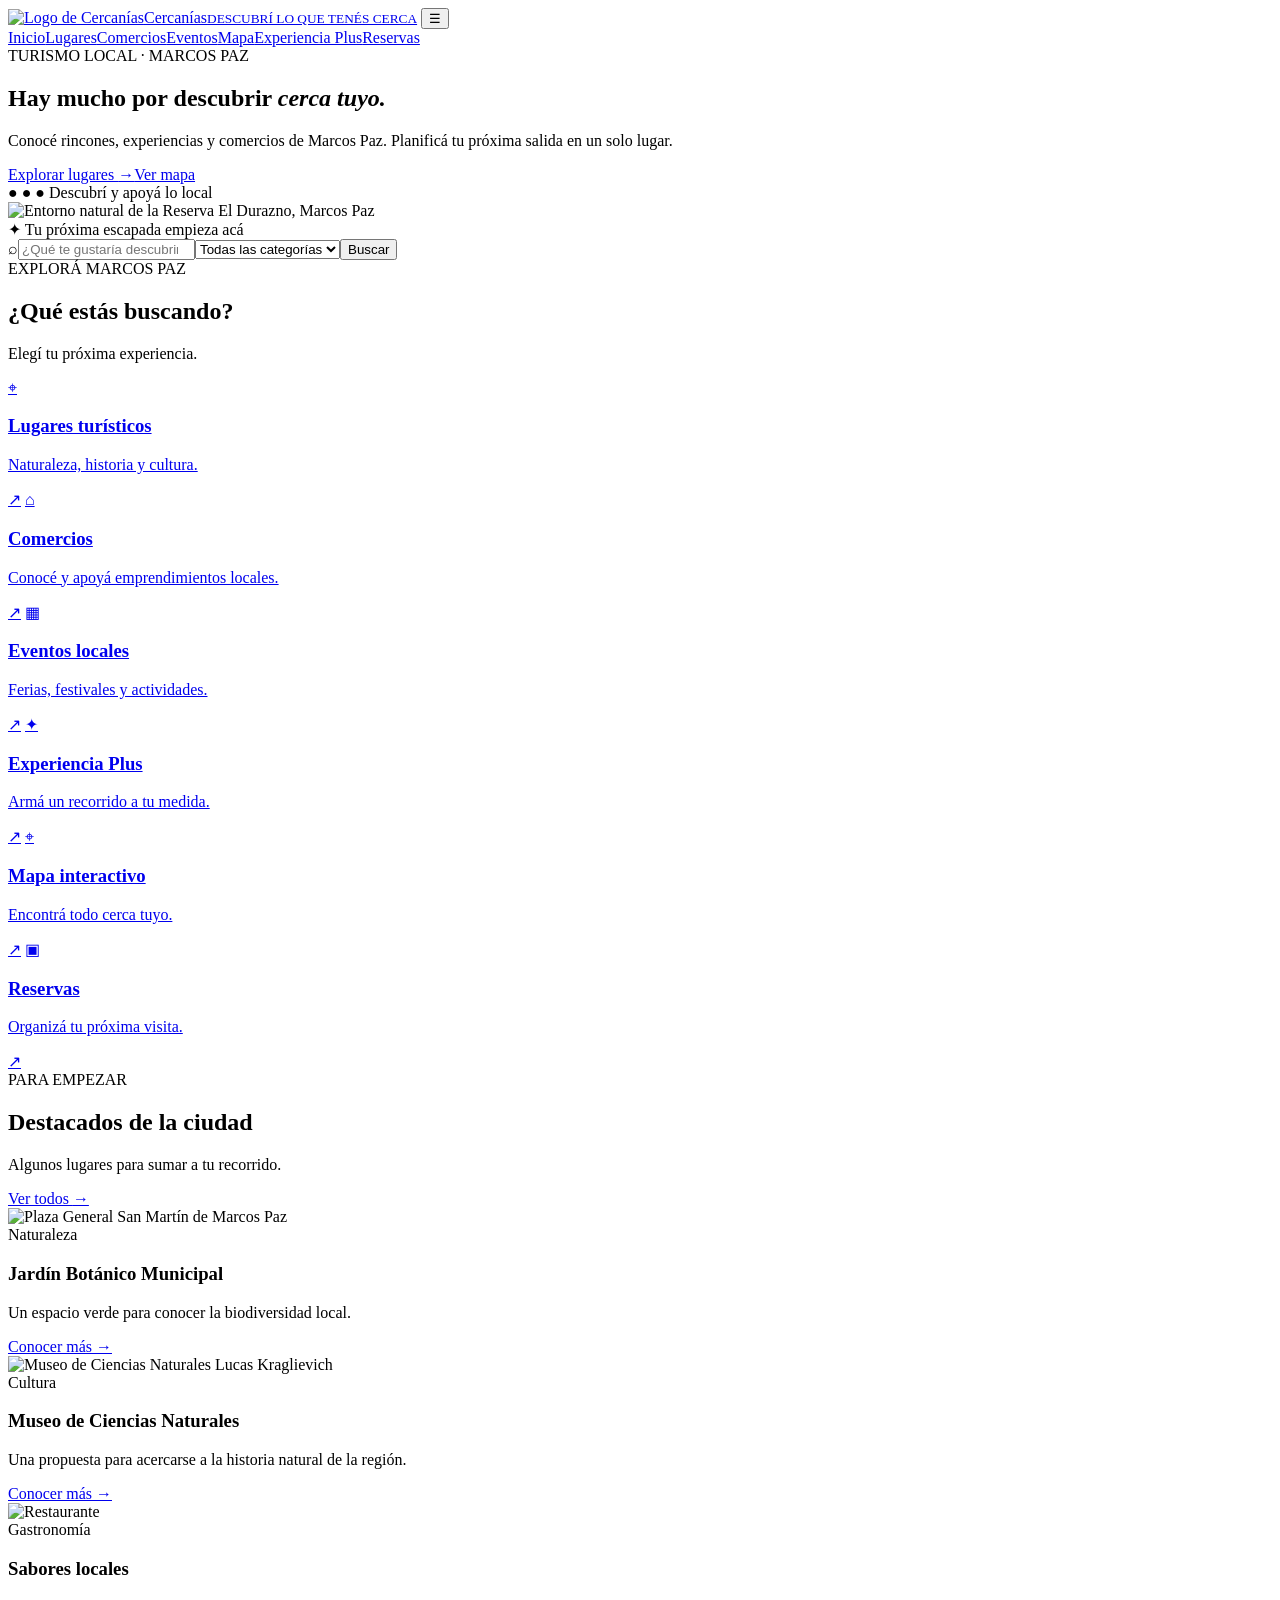
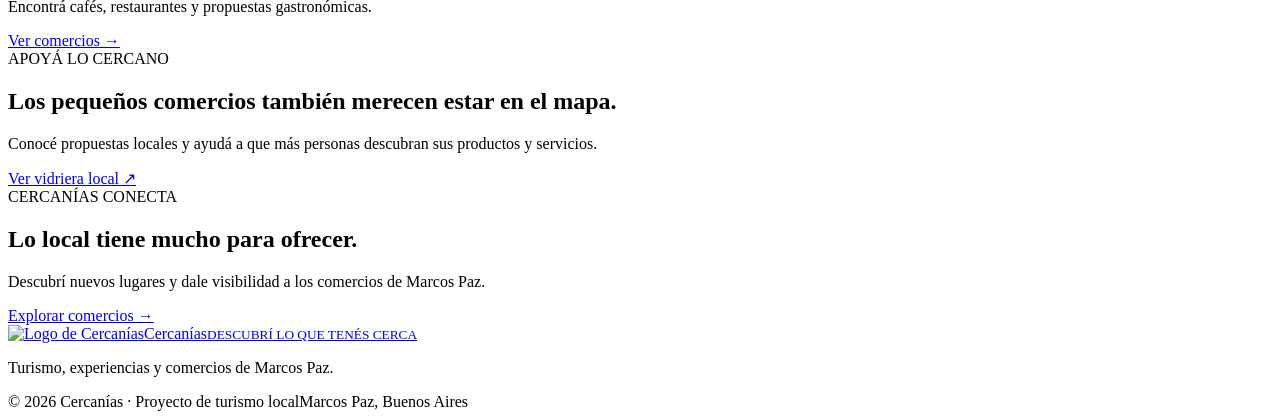
==== index.html @ 5ddf092c "Add files via upload" ====
<!DOCTYPE html>
<html lang="es">
<head>
  <meta charset="UTF-8"><meta name="viewport" content="width=device-width, initial-scale=1.0">
  <meta name="description" content="Descubrí turismo, lugares y comercios de Marcos Paz con Cercanías.">
  <title>Cercanías | Descubrí Marcos Paz</title>
  <link rel="preconnect" href="https://fonts.googleapis.com"><link rel="preconnect" href="https://fonts.gstatic.com" crossorigin>
  <link href="https://fonts.googleapis.com/css2?family=DM+Sans:wght@400;500;600;700;800&display=swap" rel="stylesheet">
  <link rel="stylesheet" href="css/estilos.css">
  <link rel="icon" type="image/png" href="images/logo-cercanias.png">
</head>
<body>
<header class="site-header"><a class="brand" href="index.html"><img class="brand-logo" src="images/logo-cercanias.png" alt="Logo de Cercanías"><span>Cercanías<small>DESCUBRÍ LO QUE TENÉS CERCA</small></span></a>
<button class="menu-toggle" aria-label="Abrir menú" aria-expanded="false">☰</button>
<nav class="nav"><a class="active" href="index.html">Inicio</a><a href="lugares.html">Lugares</a><a href="comercios.html">Comercios</a><a href="eventos.html">Eventos</a><a href="mapa.html">Mapa</a><a href="experiencia.html">Experiencia Plus</a><a href="reservas.html">Reservas</a></nav></header>
<main>
<section class="hero">
  <div class="hero-content"><span class="eyebrow"><span class="dot"></span> TURISMO LOCAL · MARCOS PAZ</span>
  <h1>Hay mucho por descubrir <em>cerca tuyo.</em></h1>
  <p>Conocé rincones, experiencias y comercios de Marcos Paz. Planificá tu próxima salida en un solo lugar.</p>
  <div class="hero-actions"><a class="btn btn-primary" href="lugares.html">Explorar lugares <span>→</span></a><a class="btn btn-light" href="mapa.html">Ver mapa</a></div>
  <div class="hero-note"><span class="avatar-stack">● ● ●</span> Descubrí y apoyá lo local</div></div>
  <div class="hero-image"><img src="https://app.marcospazconectada.com/wp-content/uploads/2023/09/Diseno-sin-titulo-4.jpg" alt="Entorno natural de la Reserva El Durazno, Marcos Paz"><div class="image-tag"><span>✦</span> Tu próxima escapada empieza acá</div></div>
</section>
<section class="search-section"><form class="search-bar" id="global-search"><span class="search-icon">⌕</span><input id="search-input" type="search" placeholder="¿Qué te gustaría descubrir?" aria-label="Buscar"><select id="search-category" aria-label="Categoría"><option value="todo">Todas las categorías</option><option value="lugar">Lugares turísticos</option><option value="comercio">Comercios</option></select><button class="btn btn-primary" type="submit">Buscar</button></form></section>
<section class="section"><div class="section-heading"><div><span class="eyebrow">EXPLORÁ MARCOS PAZ</span><h2>¿Qué estás buscando?</h2><p>Elegí tu próxima experiencia.</p></div></div>
<div class="category-grid">
<a class="category-card" href="lugares.html"><span class="category-icon red">⌖</span><h3>Lugares turísticos</h3><p>Naturaleza, historia y cultura.</p><span class="card-arrow">↗</span></a>
<a class="category-card" href="comercios.html"><span class="category-icon green">⌂</span><h3>Comercios</h3><p>Conocé y apoyá emprendimientos locales.</p><span class="card-arrow">↗</span></a>
<a class="category-card" href="eventos.html"><span class="category-icon pale">▦</span><h3>Eventos locales</h3><p>Ferias, festivales y actividades.</p><span class="card-arrow">↗</span></a>
<a class="category-card" href="experiencia.html"><span class="category-icon gray">✦</span><h3>Experiencia Plus</h3><p>Armá un recorrido a tu medida.</p><span class="card-arrow">↗</span></a>
<a class="category-card" href="mapa.html"><span class="category-icon gray">⌖</span><h3>Mapa interactivo</h3><p>Encontrá todo cerca tuyo.</p><span class="card-arrow">↗</span></a>
<a class="category-card" href="reservas.html"><span class="category-icon pale">▣</span><h3>Reservas</h3><p>Organizá tu próxima visita.</p><span class="card-arrow">↗</span></a>
</div></section>
<section class="section section-soft"><div class="section-heading"><div><span class="eyebrow">PARA EMPEZAR</span><h2>Destacados de la ciudad</h2><p>Algunos lugares para sumar a tu recorrido.</p></div><a class="text-link" href="lugares.html">Ver todos <span>→</span></a></div>
<div class="cards-grid">
<article class="place-card"><img src="https://marcospaz.net/municipiomarcospaz/media/k2/items/cache/b8e70518c512cfbb3125be56c1a01b2e_XL.jpg" alt="Plaza General San Martín de Marcos Paz"><div class="card-body"><span class="pill green-pill">Naturaleza</span><h3>Jardín Botánico Municipal</h3><p>Un espacio verde para conocer la biodiversidad local.</p><a href="lugares.html" class="text-link">Conocer más →</a></div></article>
<article class="place-card"><img src="https://www.marcospaz.net/municipiomarcospaz/media/k2/items/cache/e0a70f72bdae9885bfc32d7cd19a26a1_L.jpg" alt="Museo de Ciencias Naturales Lucas Kraglievich"><div class="card-body"><span class="pill red-pill">Cultura</span><h3>Museo de Ciencias Naturales</h3><p>Una propuesta para acercarse a la historia natural de la región.</p><a href="lugares.html" class="text-link">Conocer más →</a></div></article>
<article class="place-card"><img src="https://images.unsplash.com/photo-1517248135467-4c7edcad34c4?auto=format&fit=crop&w=700&q=80" alt="Restaurante"><div class="card-body"><span class="pill gray-pill">Gastronomía</span><h3>Sabores locales</h3><p>Encontrá cafés, restaurantes y propuestas gastronómicas.</p><a href="comercios.html" class="text-link">Ver comercios →</a></div></article>
</div></section>
<section class="section local-spotlight-home"><div class="section-heading"><div><span class="eyebrow">APOYÁ LO CERCANO</span><h2>Los pequeños comercios también merecen estar en el mapa.</h2><p>Conocé propuestas locales y ayudá a que más personas descubran sus productos y servicios.</p></div><a class="text-link" href="comercios.html">Ver vidriera local ↗</a></div></section>
<section class="banner"><div><span class="eyebrow">CERCANÍAS CONECTA</span><h2>Lo local tiene mucho para ofrecer.</h2><p>Descubrí nuevos lugares y dale visibilidad a los comercios de Marcos Paz.</p></div><a class="btn btn-white" href="comercios.html">Explorar comercios →</a></section>
</main>
<footer class="footer"><a class="brand brand-footer" href="index.html"><img class="brand-logo" src="images/logo-cercanias.png" alt="Logo de Cercanías"><span>Cercanías<small>DESCUBRÍ LO QUE TENÉS CERCA</small></span></a><p>Turismo, experiencias y comercios de Marcos Paz.</p><div class="footer-bottom"><span>© 2026 Cercanías · Proyecto de turismo local</span><span>Marcos Paz, Buenos Aires</span></div></footer>
<script src="js/app.js"></script><script src="js/auth.js"></script></body></html>
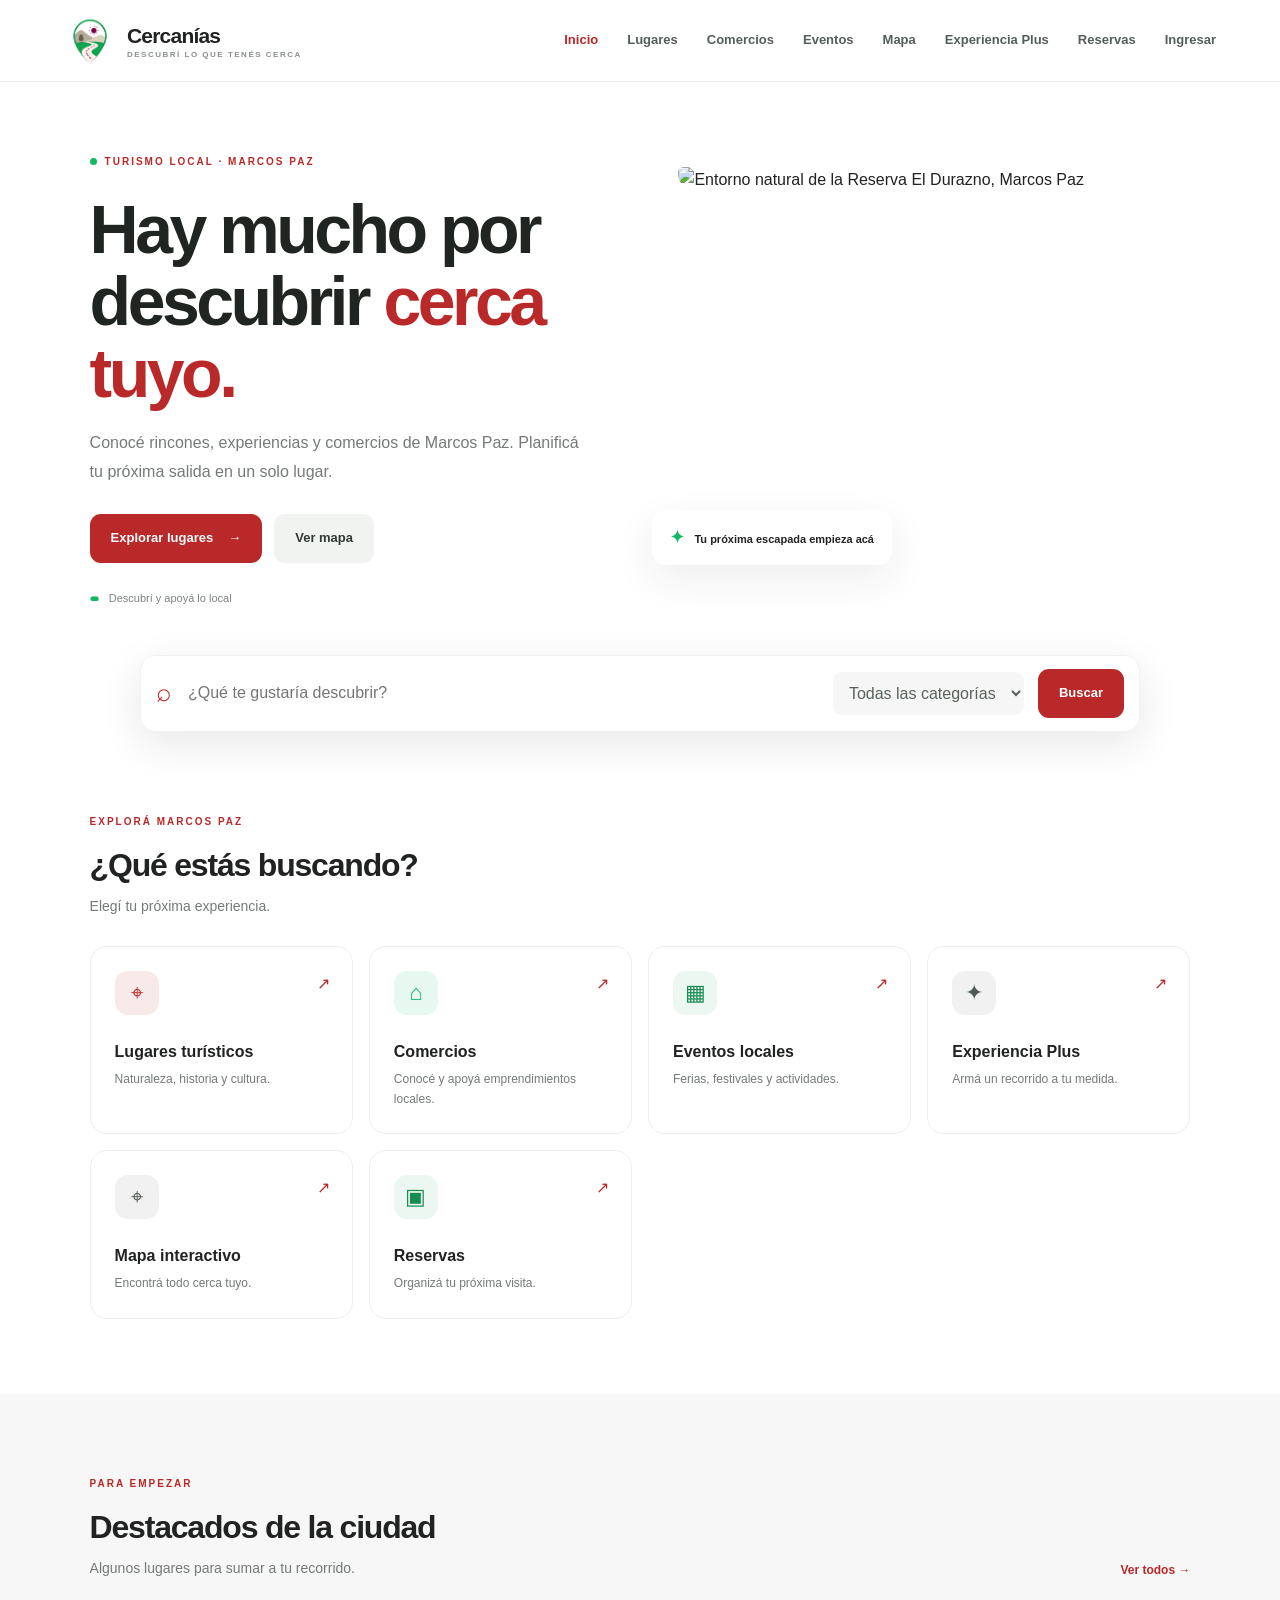
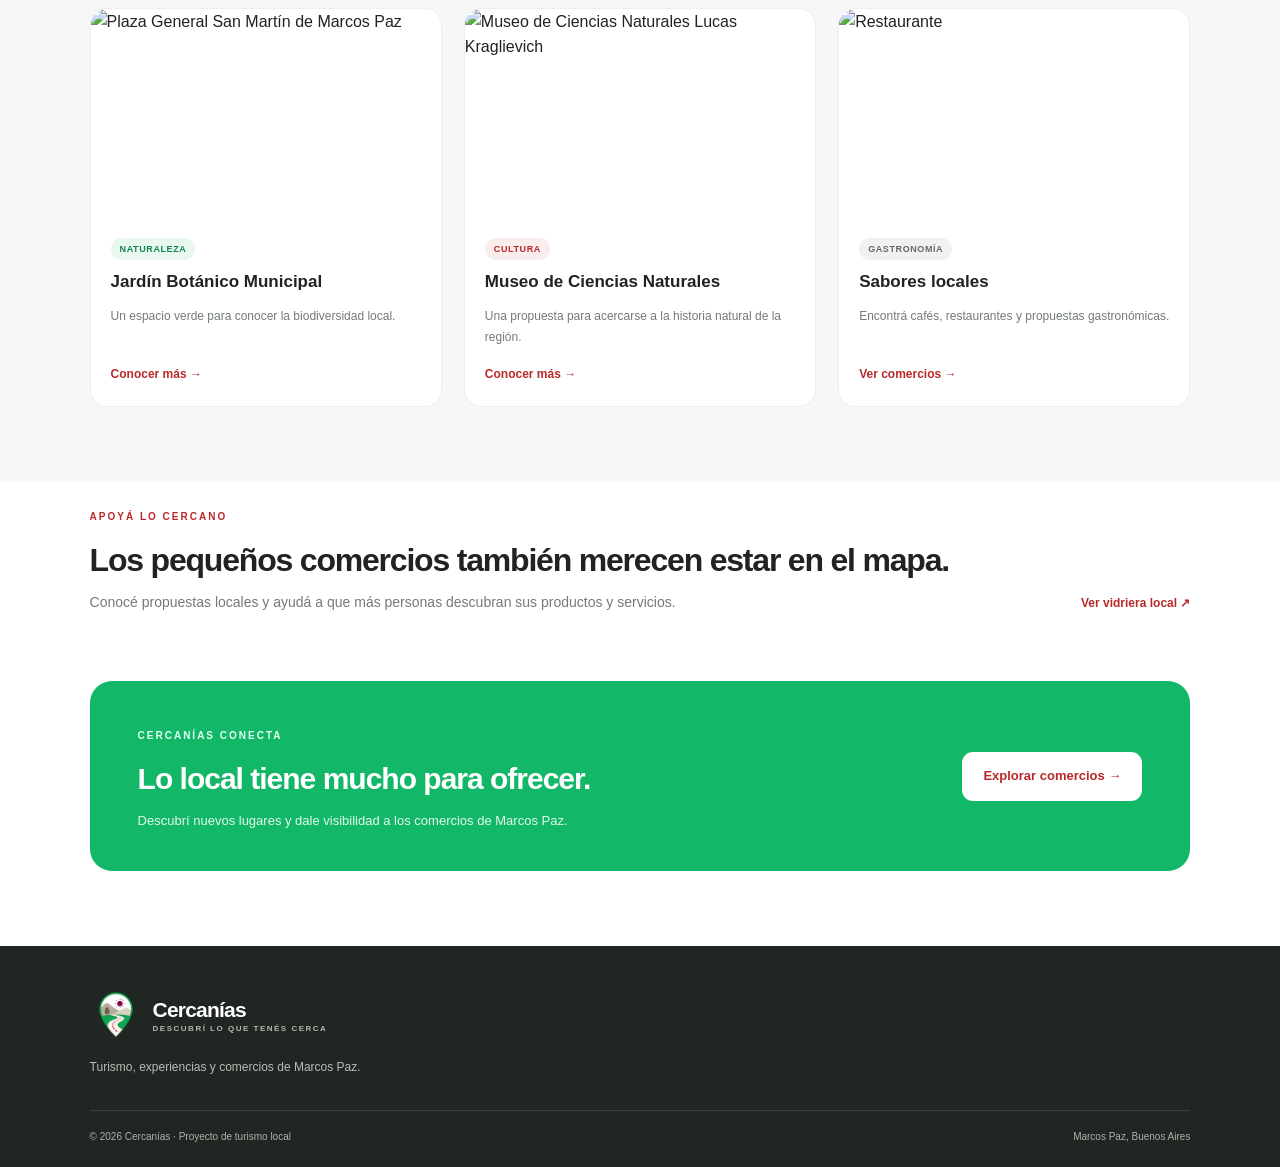
==== commit 67f2b9d9: "index.html" ====
--- a/index.html
+++ b/index.html
@@ -3,7 +3,7 @@
 <head>
   <meta charset="UTF-8"><meta name="viewport" content="width=device-width, initial-scale=1.0">
   <meta name="description" content="Descubrí turismo, lugares y comercios de Marcos Paz con Cercanías.">
-  <title>Cercanías | Descubrí Marcos Paz</title>
+  <title>Cercanías</title>
   <link rel="preconnect" href="https://fonts.googleapis.com"><link rel="preconnect" href="https://fonts.gstatic.com" crossorigin>
   <link href="https://fonts.googleapis.com/css2?family=DM+Sans:wght@400;500;600;700;800&display=swap" rel="stylesheet">
   <link rel="stylesheet" href="css/estilos.css">
@@ -42,4 +42,4 @@
 <section class="banner"><div><span class="eyebrow">CERCANÍAS CONECTA</span><h2>Lo local tiene mucho para ofrecer.</h2><p>Descubrí nuevos lugares y dale visibilidad a los comercios de Marcos Paz.</p></div><a class="btn btn-white" href="comercios.html">Explorar comercios →</a></section>
 </main>
 <footer class="footer"><a class="brand brand-footer" href="index.html"><img class="brand-logo" src="images/logo-cercanias.png" alt="Logo de Cercanías"><span>Cercanías<small>DESCUBRÍ LO QUE TENÉS CERCA</small></span></a><p>Turismo, experiencias y comercios de Marcos Paz.</p><div class="footer-bottom"><span>© 2026 Cercanías · Proyecto de turismo local</span><span>Marcos Paz, Buenos Aires</span></div></footer>
-<script src="js/app.js"></script><script src="js/auth.js"></script></body></html>+<script src="js/app.js"></script><script src="js/auth.js"></script></body></html>
--- a/css/estilos.css
+++ b/css/estilos.css
@@ -0,0 +1,35 @@
+/* CERCANÍAS · estilos generales */
+:root{--red:#B92929;--green:#13B768;--gray:#D9D9D9;--ink:#202321;--muted:#747b76;--soft:#f6f7f6;--white:#fff;--radius:18px;--shadow:0 14px 40px rgba(25,35,28,.08)}
+*{box-sizing:border-box}html{scroll-behavior:smooth}body{margin:0;font-family:"DM Sans",sans-serif;color:var(--ink);background:#fff;line-height:1.6}a{color:inherit;text-decoration:none}button,input,select,textarea{font:inherit}.site-header{height:82px;padding:0 max(5vw,24px);display:flex;align-items:center;justify-content:space-between;border-bottom:1px solid #f0f0f0;background:#fff;position:sticky;top:0;z-index:1000}.brand{display:flex;align-items:center;gap:11px;font-size:21px;font-weight:800;letter-spacing:-.8px}.brand small{display:block;font-size:8px;letter-spacing:1.5px;color:#89908b;font-weight:700;margin-top:-3px}.brand-logo{width:52px;height:52px;object-fit:contain;display:block;flex:0 0 auto}.nav{display:flex;align-items:center;gap:29px;font-size:13px;font-weight:600;color:#555e58}.nav a:hover,.nav a.active{color:var(--red)}.nav .nav-cta{padding:11px 20px;border-radius:10px;background:var(--green);color:white}.nav .nav-cta:hover{background:#0da65c;color:white}.menu-toggle{display:none;border:0;background:none;font-size:25px}.hero{padding:65px 7vw 52px;display:grid;grid-template-columns:1fr 1fr;align-items:center;gap:6vw;min-height:540px}.hero-content{max-width:570px}.eyebrow{font-size:10px;letter-spacing:2px;font-weight:800;color:var(--red);display:inline-flex;align-items:center;gap:8px}.dot{width:7px;height:7px;border-radius:50%;background:var(--green)}h1{font-size:clamp(42px,5.5vw,68px);line-height:1.06;letter-spacing:-3.5px;margin:20px 0;color:#202521}h1 em{font-style:normal;color:var(--red)}.hero-content>p,.page-hero>p{font-size:16px;color:var(--muted);max-width:490px;line-height:1.8}.hero-actions{display:flex;gap:12px;margin-top:28px}.btn{border:0;border-radius:11px;padding:14px 21px;font-size:13px;font-weight:700;display:inline-flex;align-items:center;justify-content:center;gap:15px;cursor:pointer;transition:.2s}.btn:hover{transform:translateY(-2px)}.btn-primary{background:var(--red);color:white}.btn-primary:hover{background:#9f2020}.btn-light{background:#f1f3f1;color:#303833}.btn-white{background:#fff;color:var(--red)}.btn-full{width:100%}.hero-note{font-size:11px;color:#7d857f;margin-top:27px}.avatar-stack{color:var(--green);letter-spacing:-4px;margin-right:10px}.hero-image{height:420px;position:relative}.hero-image img{height:100%;width:100%;object-fit:cover;border-radius:28px 28px 28px 100px}.image-tag{position:absolute;bottom:22px;left:-26px;background:white;padding:14px 18px;border-radius:13px;box-shadow:var(--shadow);font-size:11px;font-weight:700}.image-tag span{color:var(--green);font-size:17px;margin-right:7px}.search-section{padding:0 7vw;position:relative;margin-top:-5px}.search-bar{max-width:1000px;margin:auto;display:flex;align-items:center;gap:14px;padding:13px 15px;background:#fff;box-shadow:0 12px 40px rgba(20,30,22,.1);border:1px solid #f0f1f0;border-radius:15px}.search-icon{font-size:26px;color:var(--red)}.search-bar input{flex:1;border:0;outline:0;min-width:100px}.search-bar select,.map-select{border:0;background:#f5f6f5;border-radius:9px;padding:12px;color:#59615b}.section{padding:75px 7vw}.section-soft{background:var(--soft)}.section-heading{display:flex;align-items:end;justify-content:space-between;margin-bottom:28px}.section-heading h2,.section>h2{font-size:32px;letter-spacing:-1.2px;margin:8px 0 4px}.section-heading p{color:var(--muted);margin:0;font-size:14px}.category-grid{display:grid;grid-template-columns:repeat(4,1fr);gap:16px}.category-card{border:1px solid #ecefec;border-radius:17px;padding:24px;position:relative;transition:.2s}.category-card:hover,.place-card:hover{transform:translateY(-4px);box-shadow:var(--shadow)}.category-icon{height:44px;width:44px;border-radius:13px;display:grid;place-items:center;font-size:22px;margin-bottom:24px}.category-icon.red{background:#f9eaea;color:var(--red)}.category-icon.green{background:#e6f8ef;color:var(--green)}.category-icon.gray{background:#f0f1f0;color:#505952}.category-icon.pale{background:#edf7f1;color:#168b52}.category-card h3{font-size:16px;margin:0 0 6px}.category-card p{font-size:12px;color:var(--muted);margin:0;max-width:190px}.card-arrow{position:absolute;right:22px;top:24px;color:var(--red)}.cards-grid{display:grid;grid-template-columns:repeat(3,1fr);gap:22px}.place-card{border:1px solid #ecefec;border-radius:17px;overflow:hidden;background:white;transition:.2s}.place-card>img{width:100%;height:205px;object-fit:cover;display:block}.card-body{padding:20px}.card-body h3{font-size:17px;line-height:1.35;margin:12px 0 8px}.card-body p{font-size:12px;color:var(--muted);line-height:1.7;min-height:42px}.pill{font-size:9px;font-weight:800;letter-spacing:.6px;text-transform:uppercase;padding:6px 9px;border-radius:30px}.green-pill{color:#10864c;background:#e8f8ef}.red-pill{color:var(--red);background:#f9eded}.gray-pill{color:#626b64;background:#f0f1f0}.text-link{font-size:12px;color:var(--red);font-weight:700}.banner{margin:20px 7vw 75px;background:var(--green);border-radius:22px;padding:40px 48px;color:white;display:flex;align-items:center;justify-content:space-between;gap:20px}.banner .eyebrow{color:#e3fff0}.banner h2{font-size:30px;letter-spacing:-1px;margin:8px 0}.banner p{font-size:13px;color:#e3f9ec;margin:0}.footer{padding:42px 7vw 22px;background:#202622;color:#fff}.brand-footer{color:#fff}.brand-footer small{color:#aeb8b0}.footer>p{font-size:12px;color:#b5beb8;margin:18px 0 32px}.footer-bottom{border-top:1px solid #3a443d;padding-top:18px;display:flex;justify-content:space-between;color:#aab3ac;font-size:10px}.page-hero{padding:75px 7vw 52px;background:linear-gradient(110deg,#fafbfa,#fff)}.page-hero h1{font-size:clamp(42px,5vw,60px);margin:13px 0}.page-hero>p{margin:0}.filter-row{display:flex;justify-content:space-between;align-items:center;gap:15px;margin-bottom:28px}.filter-buttons{display:flex;gap:8px;flex-wrap:wrap}.filter-btn{border:1px solid #e8ebe8;border-radius:30px;background:white;padding:9px 16px;font-size:11px;color:#626a64;cursor:pointer}.filter-btn.active,.filter-btn:hover{background:var(--red);border-color:var(--red);color:white}.inline-search{padding:11px 14px;border:1px solid #e7eae7;border-radius:10px;outline-color:var(--green);max-width:220px;font-size:12px}.empty-state{padding:25px;text-align:center;color:var(--muted)}.notice{margin-top:25px;background:#f5f7f5;border-left:3px solid var(--green);padding:14px 17px;font-size:12px;color:#606961;border-radius:0 9px 9px 0}.map-section{padding-top:42px}.map-toolbar{display:flex;justify-content:space-between;align-items:center;margin-bottom:18px}.map-toolbar h2{font-size:23px;margin:0}.map-toolbar p{font-size:12px;color:var(--muted);margin:3px 0}.map-frame{height:520px;width:100%;border-radius:18px;overflow:hidden;border:1px solid #e8ece8;z-index:1}.map-disclaimer{font-size:10px;color:#89918b}.form-layout,.payment-layout{display:grid;grid-template-columns:.8fr 1.2fr;gap:8vw;align-items:start}.form-intro h2,.payment-copy h2{font-size:29px;letter-spacing:-1px;margin:0 0 10px}.form-intro>p,.payment-copy>p{font-size:13px;color:var(--muted);line-height:1.8}.info-card{margin-top:30px;padding:22px;background:#f6f8f6;border-radius:14px;font-size:13px}.info-card ol{padding-left:18px;color:#68716a;font-size:12px;line-height:2}.main-form,.payment-card{border:1px solid #e9ede9;border-radius:18px;padding:30px;box-shadow:var(--shadow)}.form-heading{display:flex;justify-content:space-between;align-items:center;margin-bottom:22px}.form-heading h2,.payment-card h2{margin:0;font-size:20px}.required-note{font-size:10px;color:var(--muted)}.main-form label,.payment-card label{display:block;font-size:11px;font-weight:700;margin-bottom:16px;color:#444d46}.main-form input,.main-form select,.main-form textarea,.payment-card input{display:block;width:100%;padding:12px 13px;border:1px solid #e2e7e2;border-radius:9px;margin-top:7px;outline-color:var(--green);font-size:12px;background:white}.form-row{display:grid;grid-template-columns:1fr 1fr;gap:14px}.check-label{display:flex!important;align-items:flex-start;gap:9px;font-weight:500!important;color:#68716a!important;line-height:1.5}.check-label input{width:auto;margin:2px 0 0}.form-message{font-size:12px;color:#168b52;margin-bottom:0}.booking-list{display:grid;gap:10px}.booking-item{padding:16px 18px;background:white;border:1px solid #e8ece8;border-radius:12px;font-size:12px;display:flex;justify-content:space-between;gap:15px}.muted{color:var(--muted);font-size:12px}.payment-layout{grid-template-columns:1fr 1fr}.payment-copy .category-icon{margin-bottom:18px}.check-list{list-style:none;padding:0;font-size:12px;color:#5f6962;line-height:2.4}.check-list li:before{content:"✓";color:var(--green);font-weight:800;margin-right:10px}.payment-card-top{display:flex;justify-content:space-between;color:var(--red);font-size:10px;letter-spacing:1.3px;font-weight:800;margin-bottom:20px}.secure-icon{font-size:24px}.payment-card>p{font-size:12px;color:var(--muted)}.payment-methods{border-top:1px solid #edf0ed;margin-top:22px;padding-top:16px;display:flex;gap:12px;align-items:center;flex-wrap:wrap;font-size:10px;color:#7b847d}.payment-methods strong{color:#4c554e;background:#f3f5f3;border-radius:7px;padding:7px 9px}
+@media(max-width:900px){.nav{gap:14px}.hero{gap:30px;padding-left:5vw;padding-right:5vw}.section,.page-hero{padding-left:5vw;padding-right:5vw}.category-grid{grid-template-columns:repeat(2,1fr)}.cards-grid{grid-template-columns:repeat(2,1fr)}}
+@media(max-width:680px){.site-header{height:70px;padding:0 20px}.brand-logo{width:46px;height:46px}.menu-toggle{display:block}.nav{display:none;position:absolute;top:70px;left:0;right:0;background:white;padding:18px 22px 24px;box-shadow:0 15px 20px #00000010;flex-direction:column;align-items:stretch;gap:0}.nav.open{display:flex}.nav a{padding:12px 5px}.nav .nav-cta{margin-top:8px;text-align:center}.hero{grid-template-columns:1fr;padding:48px 22px 38px;gap:35px}.hero-image{height:300px}.image-tag{left:10px;bottom:12px}.hero h1{font-size:48px;letter-spacing:-2.5px}.search-section{padding:0 20px}.search-bar{flex-wrap:wrap}.search-bar input{min-width:0}.search-bar select{width:100%;order:3}.search-bar button{margin-left:auto}.section,.page-hero{padding:52px 22px}.section-heading{align-items:start;gap:15px;flex-direction:column}.section-heading h2,.section>h2{font-size:27px}.category-grid,.cards-grid{grid-template-columns:1fr}.place-card>img{height:210px}.banner{margin:0 20px 50px;padding:28px;align-items:flex-start;flex-direction:column}.banner h2{font-size:25px}.footer{padding:35px 22px 20px}.footer-bottom{gap:12px;flex-direction:column}.page-hero h1{font-size:44px}.filter-row{align-items:stretch;flex-direction:column}.inline-search{max-width:none;width:100%}.map-toolbar{align-items:flex-start;gap:15px;flex-direction:column}.map-frame{height:430px}.form-layout,.payment-layout{grid-template-columns:1fr;gap:28px}.main-form,.payment-card{padding:22px}.form-row{grid-template-columns:1fr}.form-heading{align-items:flex-start;gap:10px;flex-direction:column}.booking-item{flex-direction:column}}
+
+/* Nuevas secciones: agenda, comercios y planificador */
+.shop-visual{height:105px;background:linear-gradient(135deg,#eaf8f0,#f8f3f0);display:flex;align-items:center;justify-content:center;flex-direction:column;color:var(--green)}.shop-visual span{font-size:32px;line-height:1}.shop-visual small{font-size:9px;letter-spacing:2px;font-weight:800;margin-top:7px;color:#6d7c71}.shop-card .card-body p{min-height:55px}.event-feature{display:grid;grid-template-columns:1.3fr .7fr;gap:30px;align-items:center;background:#f3f8f4;border-radius:22px;padding:38px}.event-feature h2{font-size:30px;letter-spacing:-1px;margin:15px 0 8px}.event-feature p{font-size:13px;color:var(--muted);max-width:650px}.event-symbol{height:220px;border-radius:18px;background:linear-gradient(140deg,#13b768,#0b8b50);display:flex;align-items:center;justify-content:center;flex-direction:column;color:#fff;font-size:100px}.event-symbol small{font-size:10px;letter-spacing:2px;font-weight:800}.trip-result{margin-top:18px;padding:15px;border-radius:12px;background:#f1f8f3;color:#34463a;font-size:13px;line-height:1.7}.trip-result:empty{display:none}.source-links{font-size:11px;color:var(--muted);margin-top:18px}.source-links a{color:var(--red);font-weight:700}.main-form label{display:block;font-size:12px;font-weight:700;margin:15px 0 6px}.main-form select{width:100%;padding:12px;border:1px solid #e5eae5;border-radius:9px;background:white;color:#343b35}.main-form .form-heading{margin-bottom:15px}.main-form .form-heading h2{margin:0;font-size:22px}@media(max-width:760px){.event-feature{grid-template-columns:1fr;padding:25px}.event-symbol{height:130px;font-size:60px}.nav{max-height:75vh;overflow:auto}}
+
+/* Herramientas nuevas: redes, indicaciones, reseñas y gestión de comercios */
+.extra-actions{display:flex;flex-wrap:wrap;gap:9px 16px;margin-top:13px;padding-top:12px;border-top:1px solid #edf0ed}
+.extra-actions a{font-size:11px}
+.nearby-tools{display:flex;align-items:center;gap:14px;flex-wrap:wrap;margin-top:22px}
+.nearby-tools .muted{max-width:560px;line-height:1.5}
+.review-panel{margin-top:13px;padding:11px 12px;background:#f7f9f7;border-radius:10px}
+.review-panel summary{cursor:pointer;font-size:12px;font-weight:800;color:#35463a}
+.review-list{padding-top:8px}
+.review-entry{padding:9px 0;border-bottom:1px solid #e4eae4;font-size:12px;line-height:1.6;color:#59635b}
+.review-entry strong{color:#a52b2b;letter-spacing:1px}
+.review-form{display:grid;gap:9px;margin-top:10px}
+.review-form label,.merchant-form label{display:grid;gap:6px;font-size:11px;font-weight:700;color:#4a554c}
+.review-form select,.review-form textarea,.merchant-form input,.merchant-form textarea{width:100%;padding:10px 12px;border:1px solid #dfe7df;border-radius:8px;background:white;font:inherit;font-size:12px;box-sizing:border-box}
+.review-form .btn-primary,.merchant-form .btn-primary,.nearby-tools .btn-primary{border:0;border-radius:9px;padding:11px 16px;font-weight:700;cursor:pointer;width:max-content}
+.review-form .muted{font-size:10px;margin:0}
+.merchant-area{padding-top:25px}
+.merchant-box{max-width:850px;margin:auto;padding:34px;background:#f5f8f5;border:1px solid #e5ece5;border-radius:20px}
+.merchant-box h2{font-size:30px;margin:8px 0}
+.merchant-box>p{font-size:13px;color:var(--muted);line-height:1.7}
+.merchant-form{display:grid;gap:13px;margin-top:22px;padding:22px;background:white;border:1px solid #e8ede8;border-radius:14px}
+.merchant-form .form-row{display:grid;grid-template-columns:1fr 1fr;gap:14px}
+#merchant-saved{margin-top:14px;font-size:12px}
+@media(max-width:680px){.merchant-box{padding:22px}.merchant-form .form-row{grid-template-columns:1fr}.nearby-tools{align-items:flex-start;flex-direction:column}}
+
+/* Acceso de usuarios y panel de comerciantes */
+.auth-layout{max-width:760px;margin:0 auto}.auth-card,.account-card{max-width:680px;margin:0 auto;padding:30px;background:#f5f8f5;border:1px solid #e5ece5;border-radius:20px}.auth-tabs{display:flex;gap:8px;border-bottom:1px solid #dfe7df;padding-bottom:12px}.auth-tab{border:1px solid #dfe7df;background:#fff;color:#34463a;padding:10px 16px;border-radius:9px;font-weight:700;cursor:pointer}.auth-tab.active{background:var(--green);border-color:var(--green);color:#fff}.auth-form{margin-top:18px}.auth-form h2,.account-card h2{margin:0 0 12px;font-size:24px}.auth-form[hidden]{display:none}.form-message{font-size:12px;font-weight:700;color:#8b3030;min-height:18px}.account-section{min-height:45vh}.account-card .btn{display:inline-block;margin:10px 8px 0 0}.check-label{display:flex!important;align-items:center;gap:9px!important}.check-label input{width:auto!important}.local-spotlight{margin:25px 0 35px;padding:28px;border-radius:20px;background:#f3f8f4}.spotlight-tag{align-self:flex-start;background:#e2f0e6;color:#17613d;padding:8px 12px;border-radius:20px;font-size:10px;font-weight:800;letter-spacing:.8px}.spotlight-grid{display:grid;grid-template-columns:repeat(3,minmax(0,1fr));gap:16px}.spotlight-card{padding:22px;background:#fff;border:1px solid #e4ece5;border-radius:15px}.spotlight-card h3{margin:13px 0 7px}.spotlight-card p{font-size:12px;line-height:1.6;color:var(--muted);min-height:58px}.spotlight-note{font-size:10px;line-height:1.6;margin:14px 0 0}.local-spotlight-home{padding-top:20px;padding-bottom:20px}@media(max-width:700px){.spotlight-grid{grid-template-columns:1fr}.auth-card,.account-card{padding:20px}.spotlight-tag{display:none}}
